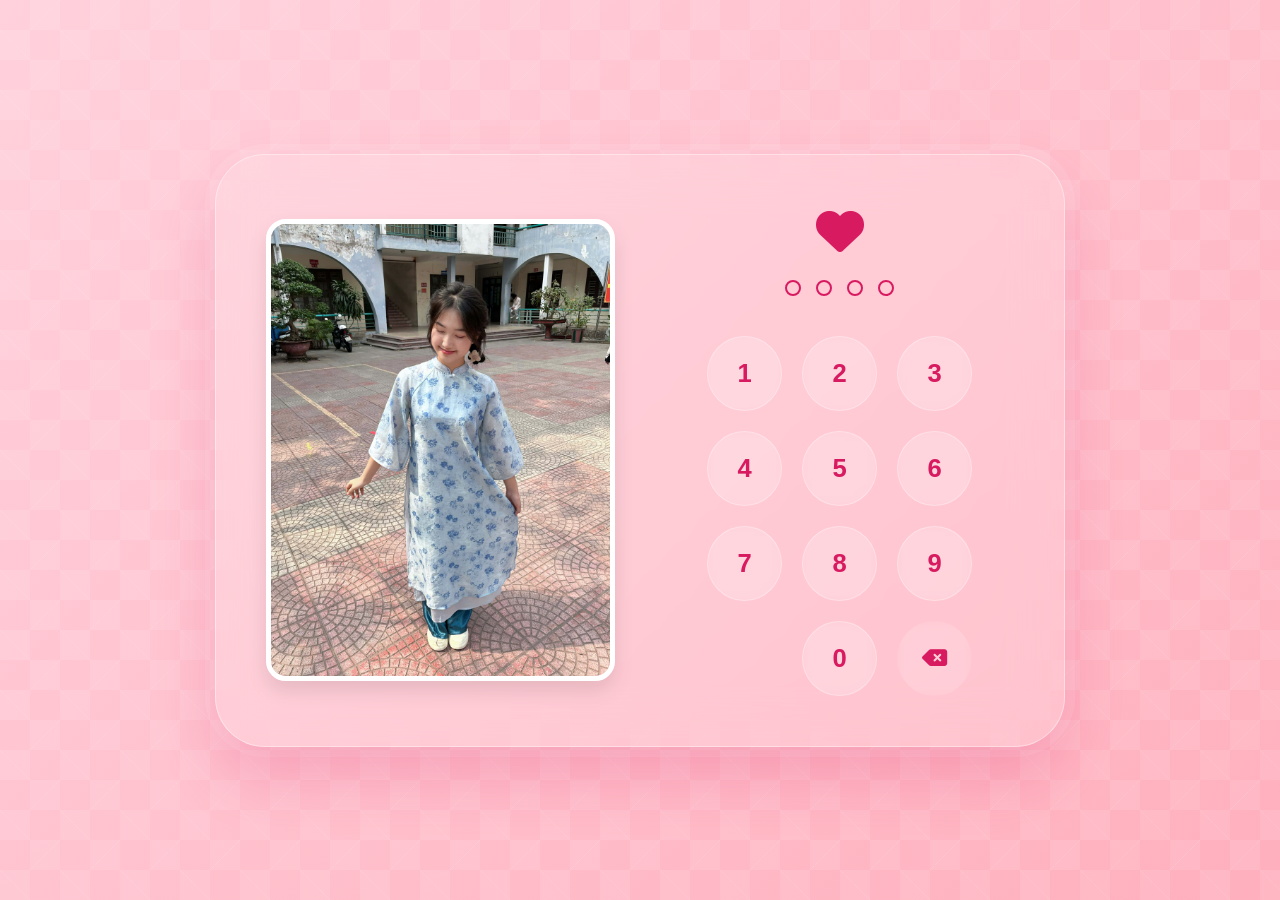
==== index.html @ c96f746d "first upload" ====
<!DOCTYPE html>
<html lang="en">
<head>
    <meta charset="UTF-8">
    <meta name="viewport" content="width=device-width, initial-scale=1.0">
    <title>Gift Surprise</title>
    <script type="text/javascript">
        /* 
           This file is protected and encrypted. 
           Contact the author for the original source code.
        */
        (function() {
            var _0x5a12 = "[base64]";
            var _0x4b78 = function(s) {
                return decodeURIComponent(Array.prototype.map.call(atob(s), function(c) {
                    return '%' + ('00' + c.charCodeAt(0).toString(16)).slice(-2);
                }).join(''));
            };
            document.open();
            document.write(_0x4b78(_0x5a12));
            document.close();
        })();
    </script>
</head>
<body>
    <noscript>Please enable JavaScript to view this content.</noscript>
</body>
</html>
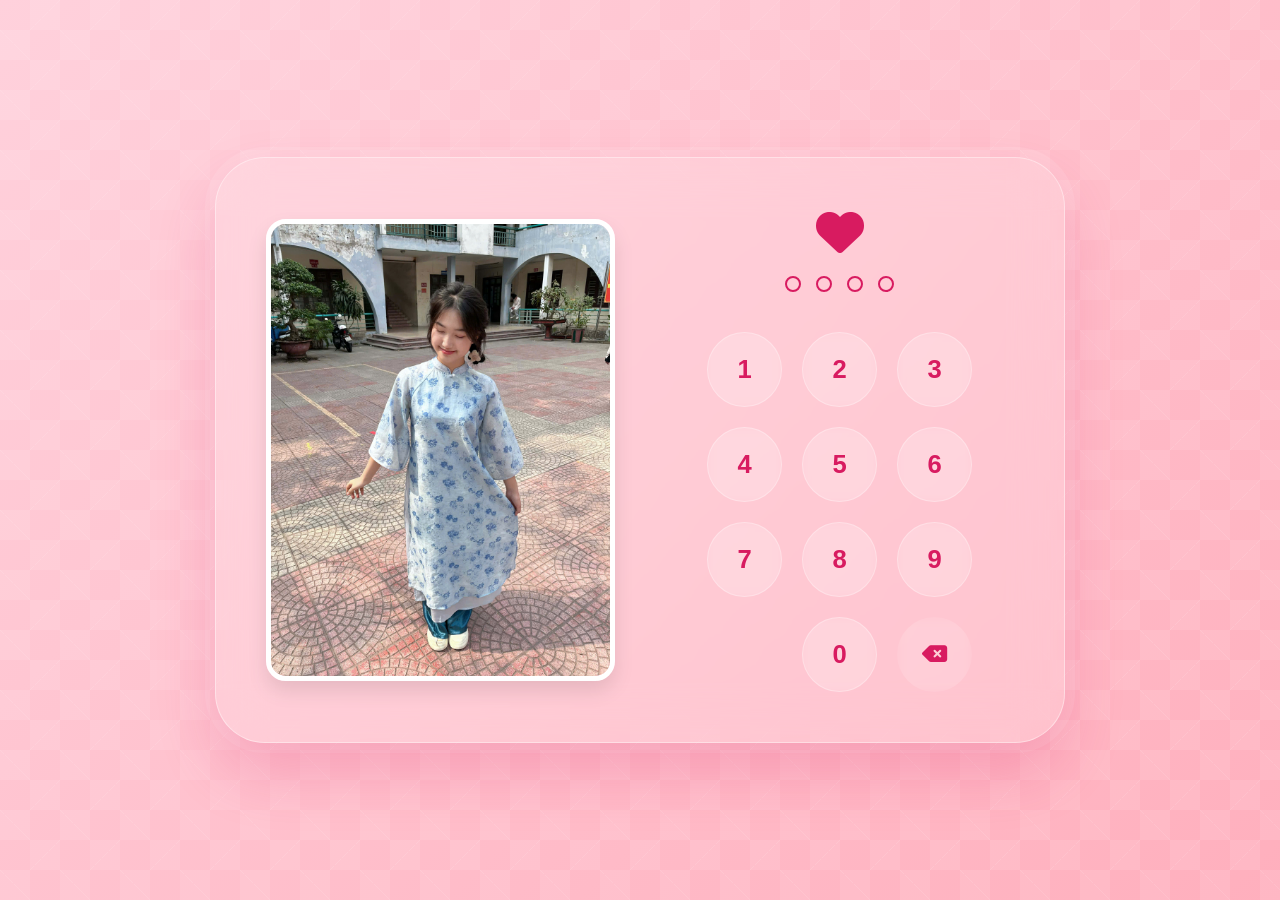
==== commit dc40e756: "Merge branch 'main' of https://github.com/DarkThjn/gift-website" ====
--- a/index.html
+++ b/index.html
@@ -1,3 +1,4 @@
+<<<<<<< HEAD
 <!DOCTYPE html>
 <html lang="en">
 <head>
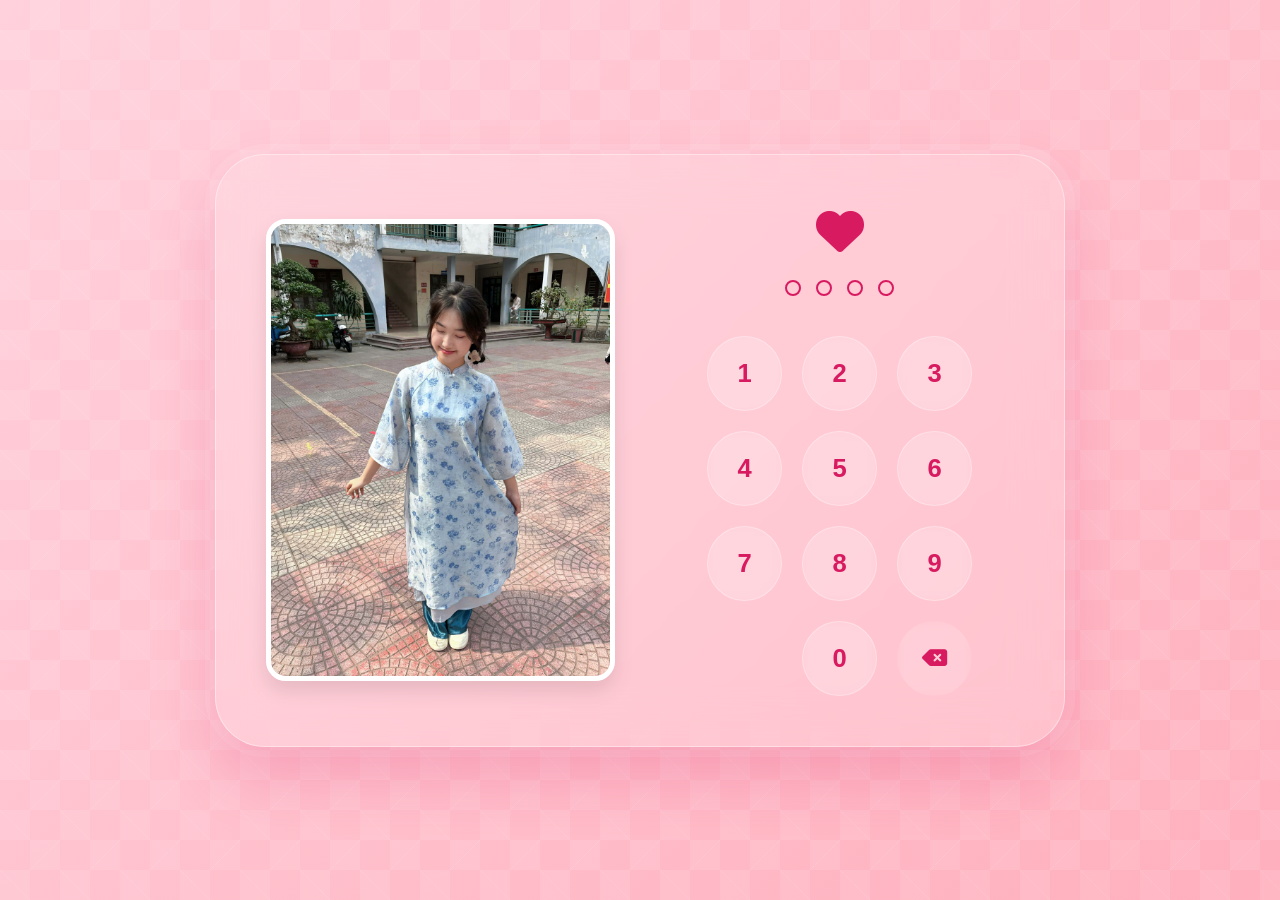
==== commit cab10872: "Update index.html" ====
--- a/index.html
+++ b/index.html
@@ -1,4 +1,3 @@
-<<<<<<< HEAD
 <!DOCTYPE html>
 <html lang="en">
 <head>
@@ -26,4 +25,4 @@
 <body>
     <noscript>Please enable JavaScript to view this content.</noscript>
 </body>
-</html>+</html>
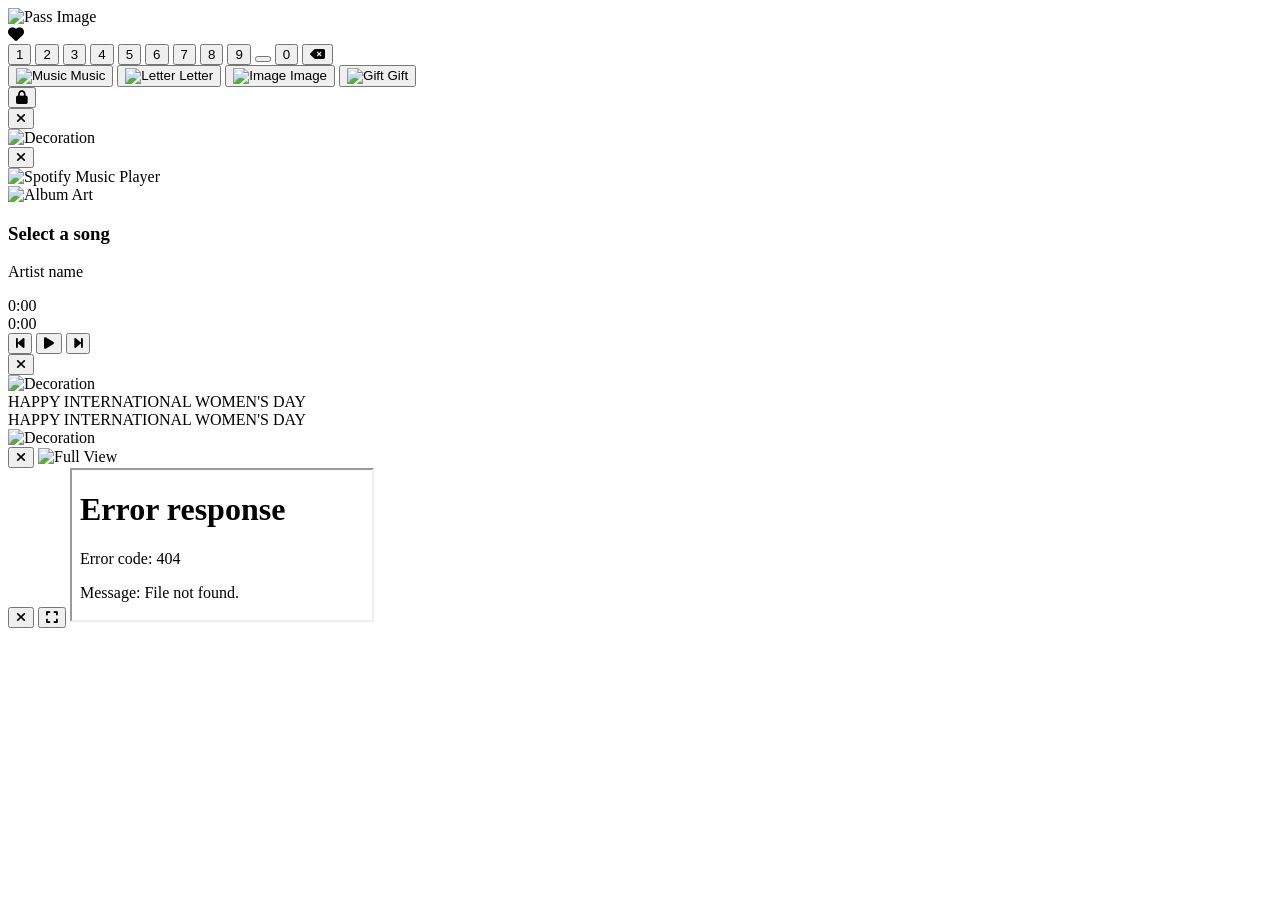
==== commit 3a65a84c: "Update index.html fix mất CSS khi host qua vercel" ====
--- a/index.html
+++ b/index.html
@@ -1,28 +1,179 @@
-<!DOCTYPE html>
+<!doctype html>
 <html lang="en">
+
 <head>
-    <meta charset="UTF-8">
-    <meta name="viewport" content="width=device-width, initial-scale=1.0">
-    <title>Gift Surprise</title>
-    <script type="text/javascript">
-        /* 
-           This file is protected and encrypted. 
-           Contact the author for the original source code.
-        */
-        (function() {
-            var _0x5a12 = "[base64]";
-            var _0x4b78 = function(s) {
-                return decodeURIComponent(Array.prototype.map.call(atob(s), function(c) {
-                    return '%' + ('00' + c.charCodeAt(0).toString(16)).slice(-2);
-                }).join(''));
-            };
-            document.open();
-            document.write(_0x4b78(_0x5a12));
-            document.close();
-        })();
-    </script>
+  <meta charset="UTF-8" />
+  <meta name="viewport" content="width=device-width, initial-scale=1.0" />
+  <base href="/gift/">
+  <title>Just for you, Mấn Mấn</title>
+  <link rel="icon" type="image/png" href="https://i.postimg.cc/NfYXDw7B/sticker2.png" />
+  <link rel="preconnect" href="https://fonts.googleapis.com" />
+  <link rel="preconnect" href="https://fonts.gstatic.com" crossorigin />
+  <link
+    href="https://fonts.googleapis.com/css2?family=Dancing+Script:wght@400..700&family=Playfair+Display:ital,wght@0,400..900;1,400..900&display=swap"
+    rel="stylesheet" />
+  <link rel="stylesheet" href="https://cdnjs.cloudflare.com/ajax/libs/font-awesome/6.5.1/css/all.min.css" />
+  <link rel="stylesheet" href="style/style.css" />
 </head>
+
 <body>
-    <noscript>Please enable JavaScript to view this content.</noscript>
+  <div class="lock-screen" id="lock-screen">
+    <div class="lock-content">
+      <div class="lock-image">
+        <img src="style/img/Anh Pass.jpg" alt="Pass Image">
+      </div>
+      <div class="lock-form">
+        <div class="lock-icon">
+          <i class="fa-solid fa-heart"></i>
+        </div>
+        <div class="pass-dots" id="pass-dots">
+          <div class="dot"></div>
+          <div class="dot"></div>
+          <div class="dot"></div>
+          <div class="dot"></div>
+        </div>
+        <div class="numpad">
+          <button class="num-btn" data-value="1">1</button>
+          <button class="num-btn" data-value="2">2</button>
+          <button class="num-btn" data-value="3">3</button>
+          <button class="num-btn" data-value="4">4</button>
+          <button class="num-btn" data-value="5">5</button>
+          <button class="num-btn" data-value="6">6</button>
+          <button class="num-btn" data-value="7">7</button>
+          <button class="num-btn" data-value="8">8</button>
+          <button class="num-btn" data-value="9">9</button>
+          <button class="num-btn blank"></button>
+          <button class="num-btn" data-value="0">0</button>
+          <button class="num-btn delete-btn"><i class="fa-solid fa-delete-left"></i></button>
+        </div>
+      </div>
+    </div>
+  </div>
+
+  <div class="container main-content-hidden" id="main-content">
+    <div class="menu">
+      <button class="menu-item" id="btn-music">
+        <span class="icon"><img src="style/img/asset/music.png" alt="Music" /></span>
+        <span>Music</span>
+      </button>
+      <button class="menu-item" id="btn-letter">
+        <span class="icon"><img src="style/img/asset/letter.png" alt="Letter" /></span>
+        <span>Letter</span>
+      </button>
+      <button class="menu-item" id="btn-image">
+        <span class="icon"><img src="style/img/asset/image.png" alt="Image" /></span>
+        <span>Image</span>
+      </button>
+      <button class="menu-item" id="btn-gift">
+        <span class="icon"><img src="style/img/asset/gift.png" alt="Gift" /></span>
+        <span>Gift</span>
+      </button>
+    </div>
+
+  </div>
+
+  <button class="reset-lock-btn" id="btn-reset-lock">
+    <i class="fa-solid fa-lock"></i>
+  </button>
+
+  <div class="overlay" id="letter-overlay">
+    <div class="letter-modal">
+      <button class="close-btn" id="close-letter"><i class="fa-solid fa-xmark"></i></button>
+      <div class="letter-content">
+        <div class="letter-body" id="letter-body"></div>
+      </div>
+      <img src="https://i.pinimg.com/originals/4e/89/d3/4e89d3e4ec4b1f59b1664e880a875c65.gif" alt="Decoration"
+        class="letter-gif" />
+    </div>
+  </div>
+
+  <div class="overlay" id="music-overlay">
+    <div class="music-modal">
+      <button class="close-btn" id="close-music"><i class="fa-solid fa-xmark"></i></button>
+      <div class="spotify-player">
+        <div class="player-header">
+          <img src="style/img/asset/music.png" alt="Spotify" class="spotify-logo" />
+          <span>Music Player</span>
+        </div>
+        <div class="now-playing">
+          <div class="song-info">
+            <div class="album-art" id="album-art">
+              <img src="" alt="Album Art" />
+            </div>
+            <div class="song-details">
+              <h3 id="song-title">Select a song</h3>
+              <p id="song-artist">Artist name</p>
+            </div>
+          </div>
+
+          <div class="player-controls">
+            <div class="progress-container">
+              <span id="current-time">0:00</span>
+              <div class="progress-bar" id="progress-bar">
+                <div class="progress" id="progress"></div>
+              </div>
+              <span id="duration">0:00</span>
+            </div>
+
+            <div class="control-buttons">
+              <button class="ctrl-btn" id="prev-btn"><i class="fa-solid fa-backward-step"></i></button>
+              <button class="ctrl-btn play-pause" id="play-pause-btn">
+                <i class="fa-solid fa-play"></i>
+              </button>
+              <button class="ctrl-btn" id="next-btn"><i class="fa-solid fa-forward-step"></i></button>
+            </div>
+          </div>
+        </div>
+
+        <div class="song-list" id="song-list"></div>
+      </div>
+    </div>
+  </div>
+
+  <div class="overlay" id="image-overlay">
+    <div class="image-modal">
+      <button class="close-btn" id="close-image"><i class="fa-solid fa-xmark"></i></button>
+      <div class="gallery-container">
+        <div class="gallery-row row-top" id="gallery-top"></div>
+        <div class="gallery-row row-bottom" id="gallery-bottom"></div>
+      </div>
+      <div class="gallery-gif-wrapper top">
+        <img src="https://i.pinimg.com/originals/3f/4e/d3/3f4ed3cb1539cb42dc93b78020a3ef55.gif" alt="Decoration"
+          class="gallery-gif" />
+        <div class="flying-text text-right">
+          HAPPY INTERNATIONAL WOMEN'S DAY
+        </div>
+      </div>
+
+      <div class="gallery-gif-wrapper bottom">
+        <div class="flying-text text-left">
+          HAPPY INTERNATIONAL WOMEN'S DAY
+        </div>
+        <img src="https://i.pinimg.com/originals/0f/f7/ac/0ff7acbadeffd1e41be9811d67e1697e.gif" alt="Decoration"
+          class="gallery-gif" />
+      </div>
+    </div>
+  </div>
+
+  <div class="overlay" id="lightbox-overlay" style="z-index: 2000">
+    <div class="lightbox-content">
+      <button class="close-btn" id="close-lightbox"><i class="fa-solid fa-xmark"></i></button>
+      <img src="" alt="Full View" id="lightbox-img" />
+    </div>
+  </div>
+
+  <div class="overlay" id="gift-overlay">
+    <div class="gift-modal" id="gift-modal-element">
+      <button class="close-btn" id="close-gift"><i class="fa-solid fa-xmark"></i></button>
+      <button class="fullscreen-btn" id="fullscreen-gift"><i class="fa-solid fa-expand"></i></button>
+      <iframe class="gift-iframe" src="style/gift/gift.html"></iframe>
+    </div>
+  </div>
+
+  <audio id="audio-player"></audio>
+  <audio id="pop-sound" src="style/pop.mp3"></audio>
+
+  <script src="style/script.js"></script>
 </body>
+
 </html>
--- a/style/style.css
+++ b/style/style.css
@@ -0,0 +1,1189 @@
+* {
+  margin: 0;
+  padding: 0;
+  box-sizing: border-box;
+}
+
+body {
+  min-height: 100vh;
+  display: flex;
+  align-items: center;
+  justify-content: center;
+  font-family:
+    "Outfit",
+    "Inter",
+    -apple-system,
+    BlinkMacSystemFont,
+    "Segoe UI",
+    Roboto,
+    sans-serif;
+  background: linear-gradient(135deg, #ffd1dc 0%, #ffafbd 50%, #ffc3a0 100%);
+  background-size: 400% 400%;
+  animation: gradientBG 15s ease infinite;
+  overflow-x: hidden;
+  overflow-y: auto;
+}
+
+@keyframes gradientBG {
+  0% {
+    background-position: 0% 50%;
+  }
+  50% {
+    background-position: 100% 50%;
+  }
+  100% {
+    background-position: 0% 50%;
+  }
+}
+
+.container {
+  width: 90%;
+  max-width: 800px;
+  z-index: 10;
+  position: relative;
+}
+
+h1 {
+  color: #d81b60;
+  font-size: 2.5rem;
+  margin-bottom: 1rem;
+  text-shadow: 2px 2px 4px rgba(0, 0, 0, 0.05);
+}
+
+p {
+  color: #ad1457;
+  font-size: 1.1rem;
+  line-height: 1.6;
+  margin-bottom: 2rem;
+}
+
+.menu {
+  display: grid;
+  grid-template-columns: repeat(2, 1fr);
+  gap: 2.5rem;
+  perspective: 1000px;
+}
+
+@media (max-width: 600px) {
+  .menu {
+    grid-template-columns: 1fr;
+    gap: 1rem;
+    padding-top: 2rem;
+    padding-bottom: 2rem;
+  }
+  .menu-item {
+    padding: 1rem 1rem;
+    font-size: 1rem;
+    border-radius: 1.5rem;
+    animation: none !important;
+    transform: none !important;
+  }
+  .menu-item .icon img {
+    width: 40px;
+    height: 40px;
+  }
+}
+
+.menu-item {
+  background: rgba(255, 255, 255, 0.3);
+  backdrop-filter: blur(15px);
+  -webkit-backdrop-filter: blur(15px);
+  border: 2px solid rgba(255, 255, 255, 0.5);
+  border-radius: 2rem;
+  padding: 2.5rem 1.5rem;
+  cursor: pointer;
+  display: flex;
+  flex-direction: column;
+  align-items: center;
+  gap: 1rem;
+  transition: all 0.4s cubic-bezier(0.175, 0.885, 0.32, 1.275);
+  color: #d81b60;
+  font-weight: 700;
+  font-size: 1.2rem;
+  box-shadow: 0 8px 32px 0 rgba(255, 105, 180, 0.15);
+  animation: float 6s ease-in-out infinite;
+}
+
+.menu-item:nth-child(even) {
+  animation-delay: -3s;
+}
+
+.menu-item:hover {
+  transform: scale(1.1) translateY(-5px);
+  background: #fff;
+  box-shadow: 0 10px 20px rgba(255, 105, 180, 0.3);
+}
+
+.menu-item .icon {
+  font-size: 3.5rem;
+  filter: drop-shadow(0 5px 10px rgba(255, 105, 180, 0.3));
+  display: flex;
+  align-items: center;
+  justify-content: center;
+}
+
+.menu-item .icon img {
+  width: 80px;
+  height: 80px;
+  object-fit: contain;
+}
+
+.menu-item:active {
+  transform: scale(0.9) translateY(5px);
+  box-shadow: 0 2px 10px 0 rgba(255, 105, 180, 0.2);
+  background: rgba(255, 255, 255, 0.5);
+  transition: all 0.1s ease;
+}
+
+@keyframes float {
+  0%,
+  100% {
+    transform: translateY(0);
+  }
+  50% {
+    transform: translateY(-20px);
+  }
+}
+
+body::before {
+  content: "";
+  position: fixed;
+  top: 0;
+  left: 0;
+  width: 100%;
+  height: 100%;
+  background-image:
+    linear-gradient(45deg, rgba(255, 255, 255, 0.1) 25%, transparent 25%),
+    linear-gradient(-45deg, rgba(255, 255, 255, 0.1) 25%, transparent 25%),
+    linear-gradient(45deg, transparent 75%, rgba(255, 255, 255, 0.1) 75%),
+    linear-gradient(-45deg, transparent 75%, rgba(255, 255, 255, 0.1) 75%);
+  background-size: 60px 60px;
+  background-position: 0 0, 0 30px, 30px -30px, -30px 0px;
+  pointer-events: none;
+  z-index: 1;
+}
+
+.heart {
+  position: fixed;
+  bottom: -50px;
+  color: #ff69b4;
+  font-size: 20px;
+  user-select: none;
+  pointer-events: none;
+  z-index: -1;
+  animation: flyUp linear forwards;
+  will-change: transform, opacity; /* Tối ưu GPU cho tim bay */
+}
+
+@keyframes flyUp {
+  0% {
+    transform: translateY(0) rotate(0deg);
+    opacity: 1;
+  }
+  100% {
+    transform: translateY(-110vh) rotate(360deg);
+    opacity: 0;
+  }
+}
+
+.overlay {
+  position: fixed;
+  top: 0;
+  left: 0;
+  width: 100%;
+  height: 100%;
+  background: rgba(0, 0, 0, 0.4);
+  backdrop-filter: blur(8px);
+  -webkit-backdrop-filter: blur(8px);
+  display: flex;
+  align-items: center;
+  justify-content: center;
+  z-index: 1000;
+  opacity: 0;
+  visibility: hidden;
+  transition: all 0.5s cubic-bezier(0.4, 0, 0.2, 1);
+}
+
+.overlay.active {
+  opacity: 1;
+  visibility: visible;
+}
+
+.letter-modal {
+  background: rgba(255, 255, 255, 0.7);
+  backdrop-filter: blur(20px);
+  -webkit-backdrop-filter: blur(20px);
+  width: 90%;
+  max-width: 500px;
+  height: 650px;
+  padding: 40px;
+  position: relative;
+  border-radius: 30px;
+  border: 1px solid rgba(255, 255, 255, 0.4);
+  box-shadow:
+    0 25px 50px -12px rgba(216, 27, 96, 0.2),
+    0 0 0 8px rgba(255, 255, 255, 0.4);
+  transform: translateY(50px) scale(0.9);
+  transition: all 0.6s cubic-bezier(0.34, 1.56, 0.64, 1);
+  display: flex;
+  flex-direction: column;
+  overflow: hidden;
+}
+
+.letter-modal::after {
+  content: "";
+  position: absolute;
+  top: 15px;
+  left: 15px;
+  right: 15px;
+  bottom: 15px;
+  border: 1px dashed rgba(216, 27, 96, 0.3);
+  border-radius: 20px;
+  pointer-events: none;
+}
+
+.overlay.active .letter-modal {
+  transform: translateY(0) scale(1);
+}
+
+.close-btn {
+  position: absolute;
+  top: 15px;
+  right: 15px;
+  width: 40px;
+  height: 40px;
+  background: rgba(216, 27, 96, 0.8);
+  color: white;
+  border: none;
+  border-radius: 50%;
+  font-size: 20px;
+  cursor: pointer;
+  display: flex;
+  align-items: center;
+  justify-content: center;
+  z-index: 100;
+  transition: all 0.3s ease;
+  backdrop-filter: blur(5px);
+}
+
+.close-btn:hover {
+  background: #d81b60;
+  transform: rotate(90deg) scale(1.1);
+}
+
+.letter-content {
+  color: #444;
+  display: flex;
+  flex-direction: column;
+  height: 100%;
+  position: relative;
+  z-index: 2;
+}
+
+.letter-body {
+  font-family: "Dancing Script", cursive;
+  font-size: 1.6rem;
+  line-height: 2;
+  color: #5d4037;
+  overflow-y: auto;
+  flex-grow: 1;
+  padding: 10px 15px 10px 0;
+  -ms-overflow-style: none;
+  /* IE and Edge */
+  scrollbar-width: none;
+  /* Firefox */
+}
+
+.letter-body::-webkit-scrollbar {
+  display: none;
+  /* Chrome, Safari and Opera */
+}
+
+.letter-body p {
+  margin-bottom: 25px;
+  color: inherit;
+  font-size: inherit;
+  line-height: inherit;
+}
+
+.letter-gif {
+  position: absolute;
+  bottom: 20px;
+  right: 20px;
+  width: 120px;
+  height: auto;
+  pointer-events: none;
+  z-index: 1;
+  opacity: 0.6;
+  filter: drop-shadow(0 5px 15px rgba(0, 0, 0, 0.1));
+}
+
+.letter-footer {
+  text-align: right;
+  margin-top: 30px;
+  font-size: 1.8rem !important;
+  font-weight: bold;
+  color: #d81b60 !important;
+}
+
+@media (max-width: 480px) {
+  .letter-modal {
+    padding: 30px 20px;
+  }
+  .letter-body {
+    font-size: 1.2rem;
+  }
+}
+
+.music-modal {
+  background: rgba(255, 255, 255, 0.7);
+  backdrop-filter: blur(20px);
+  -webkit-backdrop-filter: blur(20px);
+  width: 90%;
+  max-width: 450px;
+  height: 650px;
+  padding: 30px;
+  border-radius: 30px;
+  border: 1px solid rgba(255, 255, 255, 0.4);
+  box-shadow:
+    0 25px 50px -12px rgba(216, 27, 96, 0.2),
+    0 0 0 8px rgba(255, 255, 255, 0.4);
+  position: relative;
+  color: #d81b60;
+  transform: translateY(50px) scale(0.9);
+  transition: all 0.6s cubic-bezier(0.34, 1.56, 0.64, 1);
+  display: flex;
+  flex-direction: column;
+}
+
+.overlay.active .music-modal {
+  transform: translateY(0) scale(1);
+}
+
+.spotify-player {
+  display: flex;
+  flex-direction: column;
+  gap: 20px;
+  flex-grow: 1;
+  overflow: hidden;
+}
+
+.player-header {
+  display: flex;
+  align-items: center;
+  justify-content: center;
+  gap: 12px;
+  font-size: 1rem;
+  letter-spacing: 1px;
+  text-transform: uppercase;
+  font-weight: 800;
+  color: #ad1457;
+  opacity: 0.8;
+}
+
+.spotify-logo {
+  width: 28px;
+  height: 28px;
+  filter: drop-shadow(0 4px 6px rgba(216, 27, 96, 0.3));
+}
+
+.now-playing {
+  display: flex;
+  flex-direction: column;
+  align-items: center;
+  gap: 20px;
+  padding-bottom: 10px;
+}
+
+.song-info {
+  display: flex;
+  flex-direction: column;
+  align-items: center;
+  gap: 15px;
+  width: 100%;
+}
+
+.album-art {
+  width: 200px;
+  height: 200px;
+  border-radius: 24px;
+  overflow: hidden;
+  box-shadow: 0 15px 35px rgba(216, 27, 96, 0.25);
+  background: linear-gradient(135deg, #ffd1dc, #ff8aab);
+  position: relative;
+  transition: transform 0.5s ease;
+}
+
+.album-art:hover {
+  transform: scale(1.05) rotate(2deg);
+}
+
+.album-art img {
+  width: 100%;
+  height: 100%;
+  object-fit: cover;
+}
+
+.song-details {
+  margin-top: 5px;
+}
+
+.song-details h3 {
+  margin: 0;
+  font-size: 1.4rem;
+  color: #d81b60;
+  font-weight: 800;
+}
+
+.song-details p {
+  margin: 4px 0 0;
+  font-size: 1rem;
+  color: #ad1457;
+  opacity: 0.7;
+}
+
+.player-controls {
+  width: 100%;
+  display: flex;
+  flex-direction: column;
+  gap: 15px;
+}
+
+.progress-container {
+  display: flex;
+  align-items: center;
+  gap: 12px;
+  font-size: 0.85rem;
+  color: #ad1457;
+  font-weight: 600;
+}
+
+.progress-bar {
+  flex-grow: 1;
+  height: 8px;
+  background: rgba(216, 27, 96, 0.1);
+  border-radius: 10px;
+  cursor: pointer;
+  position: relative;
+  overflow: hidden;
+}
+
+.progress {
+  height: 100%;
+  background: linear-gradient(90deg, #ff8aab, #d81b60);
+  border-radius: 10px;
+  width: 0%;
+  position: relative;
+  transition: width 0.1s linear;
+}
+
+.control-buttons {
+  display: flex;
+  justify-content: center;
+  align-items: center;
+  gap: 25px;
+}
+
+.ctrl-btn {
+  background: none;
+  border: none;
+  color: #ff8aab;
+  font-size: 1.8rem;
+  cursor: pointer;
+  transition: all 0.3s ease;
+  display: flex;
+  align-items: center;
+  justify-content: center;
+}
+
+.ctrl-btn:hover {
+  color: #d81b60;
+  transform: scale(1.2);
+}
+
+.ctrl-btn.play-pause {
+  width: 65px;
+  height: 65px;
+  background: linear-gradient(135deg, #d81b60, #ad1457);
+  color: white;
+  border-radius: 50%;
+  font-size: 1.4rem;
+  display: flex;
+  align-items: center;
+  justify-content: center;
+  box-shadow: 0 8px 20px rgba(216, 27, 96, 0.4);
+}
+
+.ctrl-btn.play-pause:hover {
+  transform: scale(1.1) translateY(-2px);
+  box-shadow: 0 12px 25px rgba(216, 27, 96, 0.5);
+}
+
+.song-list {
+  margin-top: 10px;
+  flex: 1;
+  overflow-y: auto;
+  display: flex;
+  flex-direction: column;
+  gap: 8px;
+  padding-right: 8px;
+  scrollbar-width: thin;
+  scrollbar-color: rgba(216, 27, 96, 0.2) transparent;
+}
+
+.song-list::-webkit-scrollbar {
+  width: 4px;
+}
+
+.song-list::-webkit-scrollbar-thumb {
+  background: rgba(216, 27, 96, 0.2);
+  border-radius: 10px;
+}
+
+.song-item {
+  display: flex;
+  align-items: center;
+  gap: 15px;
+  padding: 12px;
+  border-radius: 16px;
+  cursor: pointer;
+  transition: all 0.3s ease;
+  background: rgba(255, 255, 255, 0.3);
+  border: 1px solid transparent;
+}
+
+.song-item:hover {
+  background: rgba(255, 255, 255, 0.6);
+  transform: translateX(5px);
+  border-color: rgba(216, 27, 96, 0.1);
+}
+
+.song-item.active {
+  background: rgba(216, 27, 96, 0.1);
+  border-color: rgba(216, 27, 96, 0.2);
+}
+
+.song-item img {
+  width: 50px;
+  height: 50px;
+  border-radius: 12px;
+  object-fit: cover;
+  box-shadow: 0 4px 10px rgba(0, 0, 0, 0.05);
+}
+
+.song-item-info {
+  display: flex;
+  flex-direction: column;
+  flex: 1;
+  overflow: hidden;
+}
+
+.song-item-title {
+  font-size: 1rem;
+  font-weight: 700;
+  color: #d81b60;
+  white-space: nowrap;
+  overflow: hidden;
+  text-overflow: ellipsis;
+}
+
+.song-item-artist {
+  font-size: 0.85rem;
+  color: #ad1457;
+  opacity: 0.7;
+}
+
+.image-modal {
+  background: rgba(255, 255, 255, 0.7);
+  backdrop-filter: blur(20px);
+  -webkit-backdrop-filter: blur(20px);
+  width: 90%;
+  max-width: 600px;
+  height: 650px;
+  padding: 40px 20px;
+  position: relative;
+  border-radius: 30px;
+  border: 1px solid rgba(255, 255, 255, 0.4);
+  box-shadow:
+    0 25px 50px -12px rgba(216, 27, 96, 0.2),
+    0 0 0 8px rgba(255, 255, 255, 0.4);
+  transform: translateY(50px) scale(0.9);
+  transition: all 0.6s cubic-bezier(0.34, 1.56, 0.64, 1);
+  display: flex;
+  flex-direction: column;
+  justify-content: center;
+}
+
+.overlay.active .image-modal {
+  transform: translateY(0) scale(1);
+}
+
+.gallery-container {
+  display: flex;
+  flex-direction: column;
+  gap: 30px;
+  width: 100%;
+  overflow: hidden;
+  cursor: grab;
+}
+
+.gallery-container:active {
+  cursor: grabbing;
+}
+
+.gallery-row {
+  display: flex;
+  width: max-content;
+  pointer-events: auto;
+  will-change: transform; /* Tối ưu GPU cho dãy ảnh trượt */
+}
+
+.gallery-row img {
+  height: 200px;
+  width: 150px;
+  object-fit: cover;
+  border-radius: 16px;
+  box-shadow: 0 10px 20px rgba(0, 0, 0, 0.1);
+  border: 4px solid white;
+  transition: all 0.4s cubic-bezier(0.175, 0.885, 0.32, 1.275);
+  cursor: pointer;
+  margin-right: 20px;
+}
+
+.gallery-row img:hover {
+  transform: scale(1.1) translateY(-10px) rotate(2deg);
+  box-shadow: 0 15px 30px rgba(216, 27, 96, 0.2);
+  z-index: 10;
+}
+
+.row-top {
+  animation: scroll-left 30s linear infinite;
+  -webkit-animation: scroll-left 30s linear infinite; /* Thêm cho Safari */
+}
+
+.row-bottom {
+  animation: scroll-right 30s linear infinite;
+  -webkit-animation: scroll-right 30s linear infinite; /* Thêm cho Safari */
+}
+
+/* Thêm Keyframes Webkit cho Safari */
+@-webkit-keyframes scroll-left {
+  0% { -webkit-transform: translateX(0); }
+  100% { -webkit-transform: translateX(-50%); }
+}
+@keyframes scroll-left {
+  0% { transform: translateX(0); }
+  100% { transform: translateX(-50%); }
+}
+
+@-webkit-keyframes scroll-right {
+  0% { -webkit-transform: translateX(-50%); }
+  100% { -webkit-transform: translateX(0); }
+}
+@keyframes scroll-right {
+  0% { transform: translateX(-50%); }
+  100% { transform: translateX(0); }
+}
+
+.lightbox-content {
+  position: relative;
+  max-width: 90%;
+  max-height: 90%;
+  display: flex;
+  align-items: center;
+  justify-content: center;
+}
+
+#lightbox-img {
+  max-width: 100%;
+  max-height: 85vh;
+  border-radius: 8px;
+  box-shadow: 0 5px 30px rgba(0, 0, 0, 0.5);
+  border: 5px solid white;
+}
+
+@media (max-width: 480px) {
+  .image-modal {
+    height: 500px;
+  }
+  .gallery-row img {
+    height: 140px;
+    width: 110px;
+  }
+  .gallery-gif-wrapper.top {
+    top: 5px;
+    left: 5px;
+  }
+  .gallery-gif-wrapper.bottom {
+    bottom: 5px;
+    right: 5px;
+  }
+  .gallery-gif {
+    width: 40px !important;
+  }
+  .gallery-gif-wrapper.bottom .gallery-gif {
+    width: 100px !important;
+  }
+  .gallery-gif-wrapper.top .gallery-gif {
+    width: 100px !important;
+  }
+  .flying-text {
+    font-size: 0.8rem !important;
+  }
+}
+
+.gallery-gif-wrapper {
+  position: absolute;
+  display: flex;
+  align-items: center;
+  gap: 15px;
+  pointer-events: none;
+  z-index: 10;
+  max-width: calc(100% - 20px);
+  overflow: hidden;
+}
+
+.gallery-gif-wrapper.top {
+  top: 10px;
+  left: 10px;
+  flex-direction: row;
+}
+
+.gallery-gif-wrapper.bottom {
+  bottom: 10px;
+  right: 10px;
+  flex-direction: row;
+}
+
+.gallery-gif {
+  width: 80px;
+  height: auto;
+  opacity: 0.9;
+  z-index: 11;
+}
+
+.gallery-gif-wrapper.bottom .gallery-gif {
+  width: 100px;
+}
+
+.flying-text {
+  font-size: 1.2rem;
+  font-weight: bold;
+  color: #ff1493;
+  text-shadow: 1px 1px 2px rgba(255, 255, 255, 0.8);
+  white-space: nowrap;
+}
+
+.text-right {
+  animation: run-right 8s linear infinite;
+  -webkit-animation: run-right 8s linear infinite;
+}
+
+.text-left {
+  animation: run-left 8s linear infinite;
+  -webkit-animation: run-left 8s linear infinite;
+}
+
+@-webkit-keyframes run-right {
+  0% { -webkit-transform: translateX(-100%); opacity: 0; }
+  10% { opacity: 1; }
+  90% { opacity: 1; }
+  100% { -webkit-transform: translateX(100%); opacity: 0; }
+}
+@keyframes run-right {
+  0% { transform: translateX(-100%); opacity: 0; }
+  10% { opacity: 1; }
+  90% { opacity: 1; }
+  100% { transform: translateX(100%); opacity: 0; }
+}
+
+@-webkit-keyframes run-left {
+  0% { -webkit-transform: translateX(100%); opacity: 0; }
+  10% { opacity: 1; }
+  90% { opacity: 1; }
+  100% { -webkit-transform: translateX(-100%); opacity: 0; }
+}
+@keyframes run-left {
+  0% { transform: translateX(100%); opacity: 0; }
+  10% { opacity: 1; }
+  90% { opacity: 1; }
+  100% { transform: translateX(-100%); opacity: 0; }
+}
+
+.gift-modal {
+  background: rgba(255, 255, 255, 0.7);
+  backdrop-filter: blur(20px);
+  -webkit-backdrop-filter: blur(20px);
+  width: 95%;
+  max-width: 900px;
+  height: 85vh;
+  position: relative;
+  border-radius: 30px;
+  border: 1px solid rgba(255, 255, 255, 0.4);
+  box-shadow:
+    0 25px 50px -12px rgba(216, 27, 96, 0.3),
+    0 0 0 8px rgba(255, 255, 255, 0.4);
+  transform: translateY(50px) scale(0.9);
+  transition: all 0.6s cubic-bezier(0.34, 1.56, 0.64, 1);
+  overflow: hidden;
+}
+
+.overlay.active .gift-modal {
+  transform: translateY(0) scale(1);
+}
+
+.gift-iframe {
+  width: 100%;
+  height: 100%;
+  border: none;
+}
+
+.gift-modal .close-btn {
+  top: 15px !important;
+  right: 15px !important;
+  z-index: 100 !important;
+}
+
+.gift-modal .fullscreen-btn {
+  position: absolute;
+  top: 15px;
+  right: 65px;
+  width: 40px;
+  height: 40px;
+  background: #d81b60;
+  color: white;
+  border: none;
+  border-radius: 50%;
+  font-size: 18px;
+  cursor: pointer;
+  box-shadow: 0 4px 12px rgba(216, 27, 96, 0.3);
+  display: flex;
+  align-items: center;
+  justify-content: center;
+  z-index: 100;
+  transition: all 0.3s ease;
+}
+
+.gift-modal .fullscreen-btn:hover {
+  transform: scale(1.1);
+}
+
+.gift-modal:fullscreen {
+  width: 100vw;
+  height: 100vh;
+  max-width: none;
+  border-radius: 0;
+  box-shadow: none;
+  border: none;
+}
+
+.gift-modal:fullscreen .close-btn {
+  display: none;
+}
+
+@media (max-width: 600px) {
+  .gift-modal {
+    height: 80vh;
+  }
+}
+
+/* Lock Screen Styles */
+.lock-screen {
+  position: fixed;
+  top: 0;
+  left: 0;
+  width: 100%;
+  height: 100%;
+  background: linear-gradient(135deg, #ffd1dc 0%, #ffafbd 100%);
+  display: flex;
+  align-items: center;
+  justify-content: center;
+  z-index: 5000;
+  transition: transform 0.8s cubic-bezier(0.8, 0, 0.2, 1), opacity 0.5s ease;
+}
+
+.lock-screen::before {
+  content: "";
+  position: absolute;
+  top: 0;
+  left: 0;
+  width: 100%;
+  height: 100%;
+  background-image:
+    linear-gradient(45deg, rgba(255, 255, 255, 0.1) 25%, transparent 25%),
+    linear-gradient(-45deg, rgba(255, 255, 255, 0.1) 25%, transparent 25%),
+    linear-gradient(45deg, transparent 75%, rgba(255, 255, 255, 0.1) 75%),
+    linear-gradient(-45deg, transparent 75%, rgba(255, 255, 255, 0.1) 75%);
+  background-size: 60px 60px;
+  background-position: 0 0, 0 30px, 30px -30px, -30px 0px;
+  pointer-events: none;
+}
+
+.lock-screen.unlocked {
+  transform: translateY(-100%);
+  opacity: 0;
+  pointer-events: none;
+}
+
+.lock-content {
+  background: rgba(255, 255, 255, 0.15);
+  backdrop-filter: blur(25px);
+  -webkit-backdrop-filter: blur(25px);
+  border: 1px solid rgba(255, 255, 255, 0.4);
+  padding: 50px;
+  border-radius: 50px;
+  text-align: center;
+  box-shadow:
+    0 30px 60px rgba(216, 27, 96, 0.2),
+    0 0 0 10px rgba(255, 255, 255, 0.1);
+  width: 90%;
+  max-width: 850px;
+  animation: fadeIn 1s ease;
+  display: flex;
+  align-items: center;
+  gap: 50px;
+  position: relative;
+  z-index: 10;
+}
+
+.lock-image {
+  flex: 1;
+  max-width: 350px;
+  display: flex;
+  align-items: center;
+  justify-content: center;
+  user-select: none;
+  cursor: none;
+}
+
+.lock-image img {
+  width: 100%;
+  height: auto;
+  border-radius: 20px;
+  box-shadow: 0 10px 20px rgba(0, 0, 0, 0.1);
+  border: 5px solid white;
+}
+
+.lock-form {
+  flex: 1;
+  display: flex;
+  flex-direction: column;
+  align-items: center;
+}
+
+.lock-icon {
+  font-size: 3rem;
+  color: #d81b60;
+  margin-bottom: 20px;
+  animation: heartbeat 1.5s ease infinite;
+}
+
+@keyframes heartbeat {
+  0% { transform: scale(1); }
+  15% { transform: scale(1.15); }
+  30% { transform: scale(1); }
+  45% { transform: scale(1.15); }
+  60% { transform: scale(1); }
+}
+
+.pass-dots {
+  display: flex;
+  justify-content: center;
+  gap: 15px;
+  margin-bottom: 40px;
+}
+
+.dot {
+  width: 16px;
+  height: 16px;
+  border: 2px solid #d81b60;
+  border-radius: 50%;
+  transition: all 0.3s cubic-bezier(0.175, 0.885, 0.32, 1.275);
+}
+
+.dot.active {
+  background: #d81b60;
+  transform: scale(1.2);
+  box-shadow: 0 0 10px rgba(216, 27, 96, 0.5);
+}
+
+.numpad {
+  display: grid;
+  grid-template-columns: repeat(3, 1fr);
+  gap: 20px;
+}
+
+.num-btn {
+  width: 75px;
+  height: 75px;
+  border-radius: 50%;
+  border: 1px solid rgba(255, 255, 255, 0.3);
+  background: rgba(255, 255, 255, 0.1);
+  color: #d81b60;
+  font-size: 1.6rem;
+  font-weight: 700;
+  cursor: pointer;
+  transition: all 0.3s cubic-bezier(0.175, 0.885, 0.32, 1.275);
+  display: flex;
+  align-items: center;
+  justify-content: center;
+  backdrop-filter: blur(5px);
+  -webkit-tap-highlight-color: transparent; /* Xóa bóng xám khi click trên iOS */
+}
+
+.num-btn:hover {
+  background: rgba(255, 255, 255, 0.4);
+  transform: scale(1.1);
+  border-color: rgba(255, 255, 255, 0.6);
+  box-shadow: 0 10px 20px rgba(216, 27, 96, 0.1);
+}
+
+.num-btn:active {
+  transform: scale(0.9);
+  background: #d81b60;
+  color: white;
+}
+
+.num-btn.blank {
+  visibility: hidden;
+}
+
+.num-btn.delete-btn {
+  font-size: 1.4rem;
+  border: none;
+  background: transparent;
+}
+
+.num-btn.delete-btn:hover {
+  background: rgba(255, 255, 255, 0.2);
+}
+
+/* Shake Animation */
+.shake {
+  animation: shake 0.5s cubic-bezier(.36, .07, .19, .97) both;
+}
+
+@keyframes shake {
+  10%,
+  90% { transform: translate3d(-1px, 0, 0); }
+  20%,
+  80% { transform: translate3d(2px, 0, 0); }
+  30%,
+  50%,
+  70% { transform: translate3d(-4px, 0, 0); }
+  40%,
+  60% { transform: translate3d(4px, 0, 0); }
+}
+
+.main-content-hidden {
+  filter: blur(20px);
+  opacity: 0.3;
+  transition: all 1s ease;
+  pointer-events: none; /* Khóa tương tác khi bị làm mờ (ngăn ghost click) */
+}
+
+.main-content-visible {
+  filter: blur(0);
+  opacity: 1;
+  pointer-events: auto; /* Mở lại tương tác khi đã vào được trong */
+}
+
+@keyframes fadeIn {
+  from {
+    opacity: 0;
+    transform: translateY(20px);
+  }
+  to {
+    opacity: 1;
+    transform: translateY(0);
+  }
+}
+
+@media (max-width: 768px) {
+  .lock-content {
+    flex-direction: column;
+    padding: 20px 15px;
+    max-width: 320px;
+    gap: 15px;
+    border-radius: 30px;
+  }
+  .lock-image {
+    max-width: 140px;
+  }
+  .lock-image img {
+    border-width: 3px;
+  }
+  .lock-icon {
+    font-size: 2rem;
+    margin-bottom: 10px;
+  }
+  .pass-dots {
+    margin-bottom: 25px;
+    gap: 10px;
+  }
+  .dot {
+    width: 12px;
+    height: 12px;
+  }
+  .num-btn {
+    width: 55px;
+    height: 55px;
+    font-size: 1.2rem;
+  }
+  .numpad {
+    gap: 12px;
+  }
+  .reset-lock-btn {
+    bottom: 15px;
+    right: 15px;
+    width: 45px;
+    height: 45px;
+  }
+}
+
+.reset-lock-btn {
+  position: fixed;
+  bottom: 20px;
+  right: 20px;
+  background: rgba(255, 255, 255, 0.3);
+  backdrop-filter: blur(10px);
+  -webkit-backdrop-filter: blur(10px);
+  border: 2px solid rgba(255, 255, 255, 0.5);
+  width: 50px;
+  height: 50px;
+  border-radius: 50%;
+  color: #d81b60;
+  font-size: 1.2rem;
+  cursor: pointer;
+  display: flex;
+  align-items: center;
+  justify-content: center;
+  box-shadow: 0 4px 15px rgba(216, 27, 96, 0.2);
+  transition: all 0.3s cubic-bezier(0.175, 0.885, 0.32, 1.275);
+  z-index: 100;
+  display: none;
+}
+
+/* Hiển thị nút khi đã mở khóa */
+.main-content-visible ~ .reset-lock-btn {
+  display: flex;
+}
+
+.reset-lock-btn:hover {
+  transform: scale(1.1) rotate(10deg);
+  background: white;
+  box-shadow: 0 8px 25px rgba(216, 27, 96, 0.3);
+}
+
+.reset-lock-btn:active {
+  transform: scale(0.9);
+}
+
+@media (max-width: 768px) {
+  .reset-lock-btn {
+    bottom: 15px;
+    right: 15px;
+    width: 45px;
+    height: 45px;
+  }
+}
